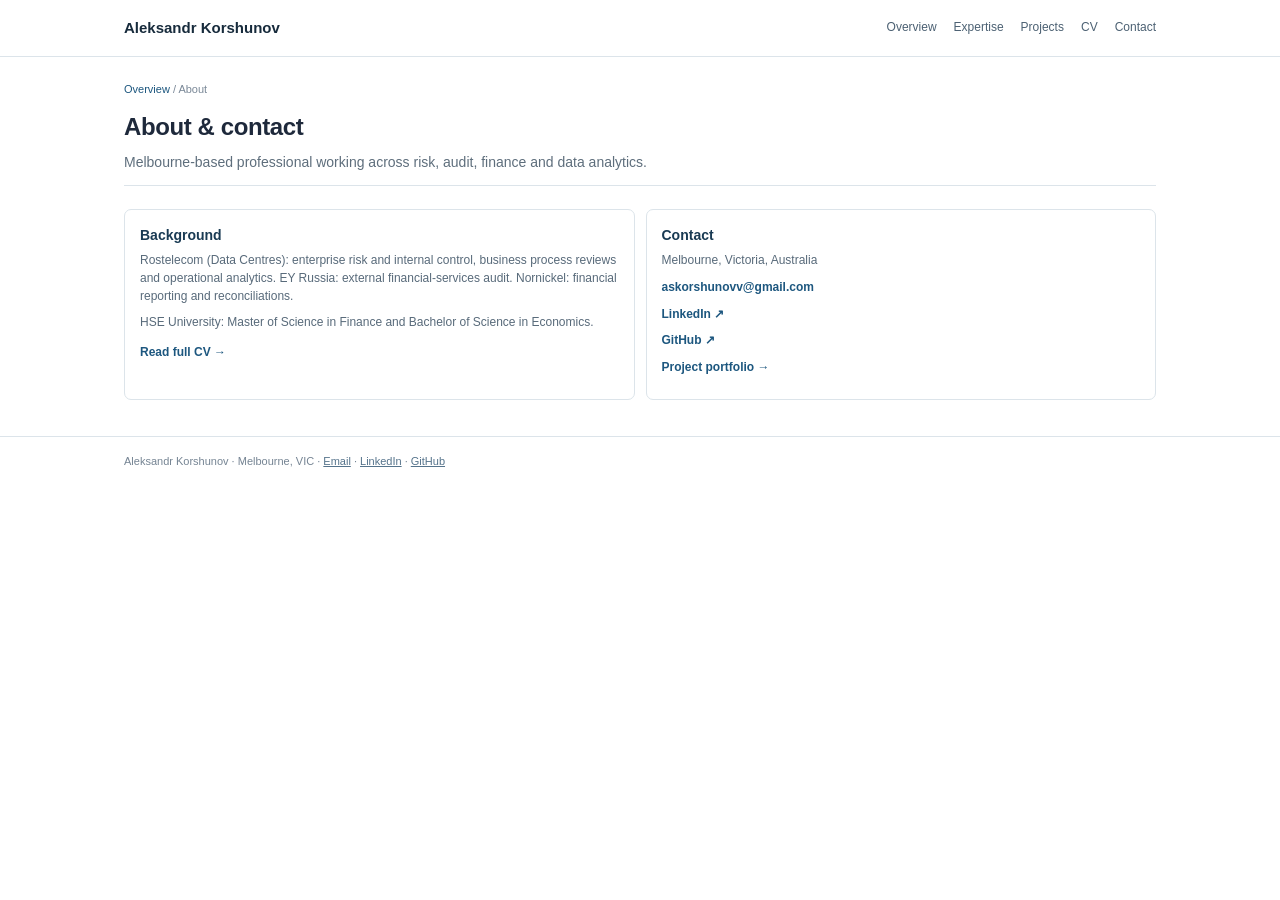
==== about/index.html @ 28330985 "Add detailed navigable portfolio section: about/index.html" ====
<!doctype html><html lang="en"><head><meta charset="utf-8"><meta name="viewport" content="width=device-width,initial-scale=1"><title>About & Contact | Aleksandr Korshunov</title><link rel="stylesheet" href="../assets/css/site.css"></head><body><header class="header"><div class="wrap nav"><a class="brand" href="../">Aleksandr Korshunov</a><nav class="navlinks"><a href="../">Overview</a><a href="../expertise/">Expertise</a><a href="../projects/">Projects</a><a href="../cv/">CV</a><a href="mailto:askorshunovv@gmail.com">Contact</a></nav></div></header><main class="wrap"><section class="pagehead"><div class="breadcrumb"><a href="../">Overview</a> / About</div><h1>About & contact</h1><p>Melbourne-based professional working across risk, audit, finance and data analytics.</p></section><section class="section"><div class="grid two"><div class="tile"><h3>Background</h3><p>Rostelecom (Data Centres): enterprise risk and internal control, business process reviews and operational analytics. EY Russia: external financial-services audit. Nornickel: financial reporting and reconciliations.</p><p>HSE University: Master of Science in Finance and Bachelor of Science in Economics.</p><a href="../cv/">Read full CV →</a></div><div class="tile"><h3>Contact</h3><p>Melbourne, Victoria, Australia</p><p><a href="mailto:askorshunovv@gmail.com">askorshunovv@gmail.com</a></p><p><a href="https://www.linkedin.com/in/askorshunovv" target="_blank" rel="noopener">LinkedIn ↗</a></p><p><a href="https://github.com/nevskoii" target="_blank" rel="noopener">GitHub ↗</a></p><p><a href="../projects/">Project portfolio →</a></p></div></div></section></main><footer class="footer"><div class="wrap">Aleksandr Korshunov · Melbourne, VIC · <a href="mailto:askorshunovv@gmail.com">Email</a> · <a href="https://www.linkedin.com/in/askorshunovv">LinkedIn</a> · <a href="https://github.com/nevskoii">GitHub</a></div></footer></body></html>
---- assets/css/site.css ----
:root{--ink:#1e293b;--muted:#637386;--line:#dce4ea;--accent:#1d577f;--soft:#f6f8fa}*{box-sizing:border-box}html{scroll-behavior:smooth}body{margin:0;color:var(--ink);background:#fff;font:14px/1.48 -apple-system,BlinkMacSystemFont,"Segoe UI",Arial,sans-serif}a{color:var(--accent)}.wrap{max-width:1080px;margin:0 auto;padding:0 24px}.header{background:#fff;border-bottom:1px solid var(--line);position:sticky;top:0;z-index:5}.nav{display:flex;align-items:center;justify-content:space-between;gap:16px;min-height:56px}.brand{font-size:15px;font-weight:750;color:#172b3c;text-decoration:none}.navlinks{display:flex;gap:17px;flex-wrap:wrap}.navlinks a{font-size:12px;text-decoration:none;color:#4c6173}.navlinks a.active,.navlinks a:hover{color:var(--accent);font-weight:700}.intro{padding:26px 0 18px;border-bottom:1px solid var(--line)}.intro h1{font-size:27px;letter-spacing:-.6px;line-height:1.2;margin:0 0 5px;color:#142d40}.intro .role{font-size:14px;color:var(--accent);font-weight:650;margin-bottom:9px}.intro p{max-width:850px;color:#516174;margin:0 0 12px}.meta{display:flex;gap:15px;flex-wrap:wrap;font-size:12px;color:#64748b}.meta a{text-decoration:none}.actions{display:flex;gap:8px;flex-wrap:wrap;margin-top:12px}.button{border:1px solid #cbd8e2;border-radius:5px;padding:7px 12px;display:inline-block;text-decoration:none;font-weight:650;font-size:12px;color:#234962;background:white}.button.primary{background:#214e70;color:#fff;border-color:#214e70}.section{padding:23px 0 12px;scroll-margin-top:70px}.section h2{font-size:17px;line-height:1.25;letter-spacing:-.2px;margin:0 0 5px;color:#18354c}.lead{color:#64748b;font-size:12px;margin:0 0 13px}.grid{display:grid;gap:11px}.four{grid-template-columns:repeat(4,minmax(0,1fr))}.three{grid-template-columns:repeat(3,minmax(0,1fr))}.two{grid-template-columns:repeat(2,minmax(0,1fr))}.tile{padding:15px 15px 13px;border:1px solid var(--line);border-radius:7px;background:#fff;min-width:0}.tile h3{font-size:14px;margin:0 0 7px;color:#193a53}.tile p{font-size:12px;color:#586a7a;margin:0 0 9px}.tile a{font-size:12px;text-decoration:none;font-weight:650}.tile a:hover{text-decoration:underline}.tag{display:inline-block;color:#426681;background:#eaf1f6;border-radius:4px;padding:2px 6px;font-size:10px;font-weight:700;margin-bottom:7px}.bar{border-left:3px solid #6994b4;background:#f3f7fa;border-radius:3px;padding:10px 13px;margin-top:11px}.bar strong{font-size:13px}.bar p{font-size:12px;color:#5b6b79;margin:4px 0 0}.metrics{display:flex;gap:12px;flex-wrap:wrap;padding:15px 0;border-top:1px solid var(--line);border-bottom:1px solid var(--line);margin-top:15px}.metric{flex:1;min-width:130px;font-size:11px;color:#637386}.metric b{font-size:17px;color:#1a4564;margin-right:6px}.timeline{display:grid;grid-template-columns:repeat(3,1fr);gap:10px}.timeline article{border-top:2px solid #d3e0e9;padding-top:9px}.timeline strong{font-size:13px}.timeline p{font-size:11px;color:#657689;margin:4px 0}.footer{margin-top:24px;border-top:1px solid var(--line);padding:16px 0 25px;font-size:11px;color:#758493}.footer a{color:#55738b}.breadcrumb{font-size:11px;color:#7a8897;margin-bottom:12px}.breadcrumb a{text-decoration:none}.pagehead{padding:24px 0 12px;border-bottom:1px solid var(--line)}.pagehead h1{font-size:24px;margin:0 0 7px;letter-spacing:-.4px}.pagehead p{max-width:830px;color:#5e6e7c;margin:0}.prose{max-width:940px}.prose p{color:#526477}.item{padding:13px 0;border-bottom:1px solid var(--line)}.item h3{font-size:14px;margin:0 0 4px}.item p{margin:3px 0;font-size:12px;color:#5c6d7b}.item small{color:#748292}.resume{max-width:880px}.resume h2{border-bottom:1px solid var(--line);padding-bottom:4px;margin:20px 0 9px;font-size:14px;text-transform:uppercase;letter-spacing:.4px}.resume h3{font-size:13px;margin:11px 0 3px}.resume p,.resume li{font-size:12px;line-height:1.5}.resume ul{padding-left:19px;margin:5px 0 10px}.resume li{margin:3px 0}.resume .period{float:right;font-size:11px;color:#6b7c8a}.resume .small{color:#6b7c8a;font-size:11px}.tablewrap{overflow:auto;border:1px solid var(--line);border-radius:6px}table{width:100%;border-collapse:collapse;font-size:12px}th,td{text-align:left;padding:8px 10px;border-bottom:1px solid var(--line);vertical-align:top}th{background:#eef3f7;font-size:11px;color:#435c6e}tr:last-child td{border-bottom:0}input,select{padding:7px;border:1px solid #bdccd8;border-radius:5px;background:#fff;font:inherit;max-width:100%}.tools{display:flex;gap:8px;flex-wrap:wrap;margin:13px 0}.muted{color:#667789}.note{font-size:11px;color:#697c89;background:#f4f7f9;padding:10px 12px;border-radius:5px;margin:12px 0}.mini-list{margin:0;padding-left:18px;color:#586c7a;font-size:12px}.mini-list li{margin:4px 0}.panel{border:1px solid var(--line);border-radius:7px;padding:14px;margin:12px 0}.panel h3{margin:0 0 7px;font-size:14px}.pill{font-size:10px;color:#2c5b7b;background:#edf4f8;padding:2px 7px;border-radius:4px;display:inline-block;margin:2px 4px 2px 0}@media(max-width:800px){.four{grid-template-columns:repeat(2,1fr)}.three,.timeline{grid-template-columns:repeat(2,1fr)}.nav{align-items:flex-start;flex-direction:column;gap:6px;padding:10px 0}.intro{padding-top:20px}}@media(max-width:540px){.wrap{padding:0 15px}.four,.three,.two,.timeline{grid-template-columns:1fr}.navlinks{gap:12px}.navlinks a{font-size:11px}.intro h1{font-size:23px}.tile{padding:13px}.resume .period{float:none;display:block;margin-top:2px}}@media print{.header,.footer,.actions,.tools,.no-print{display:none!important}.wrap{max-width:none;padding:0}.section{padding:8px 0}.resume p,.resume li{font-size:10px}.pagehead{padding:4px 0}}
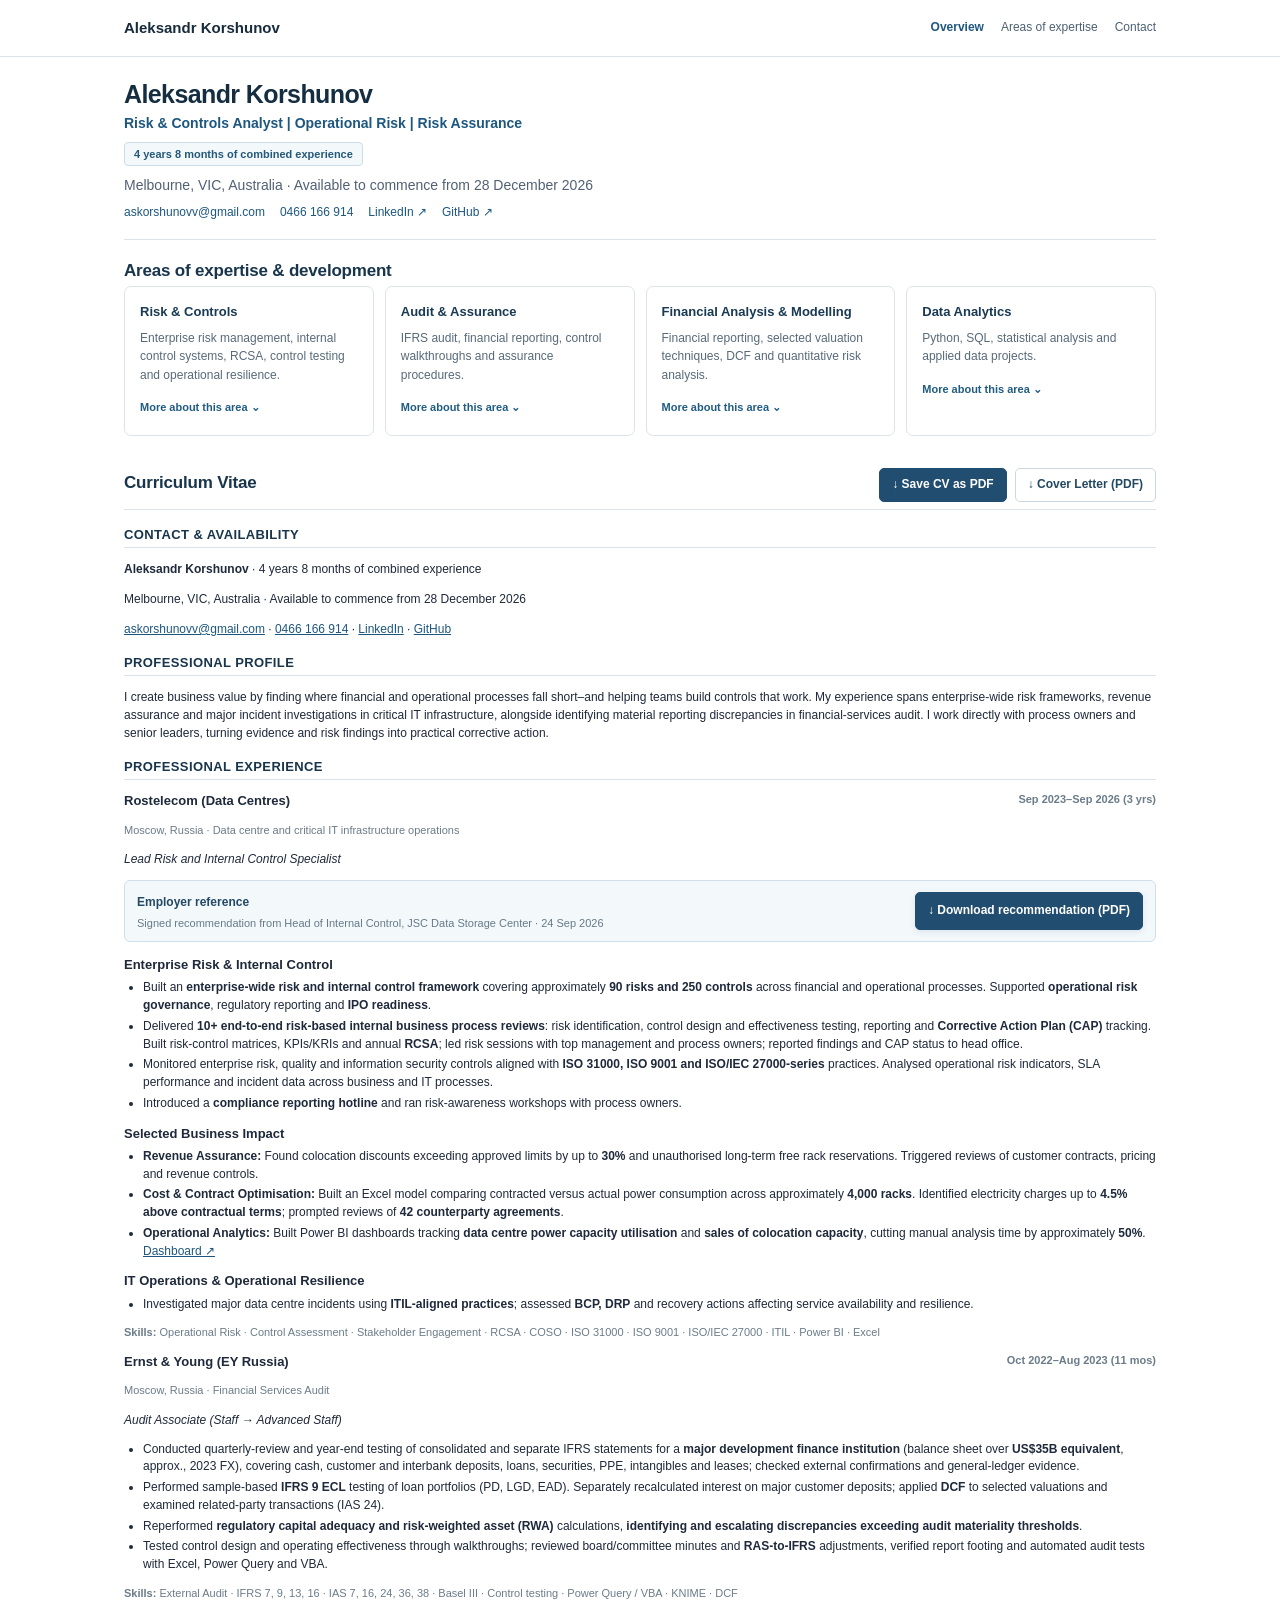
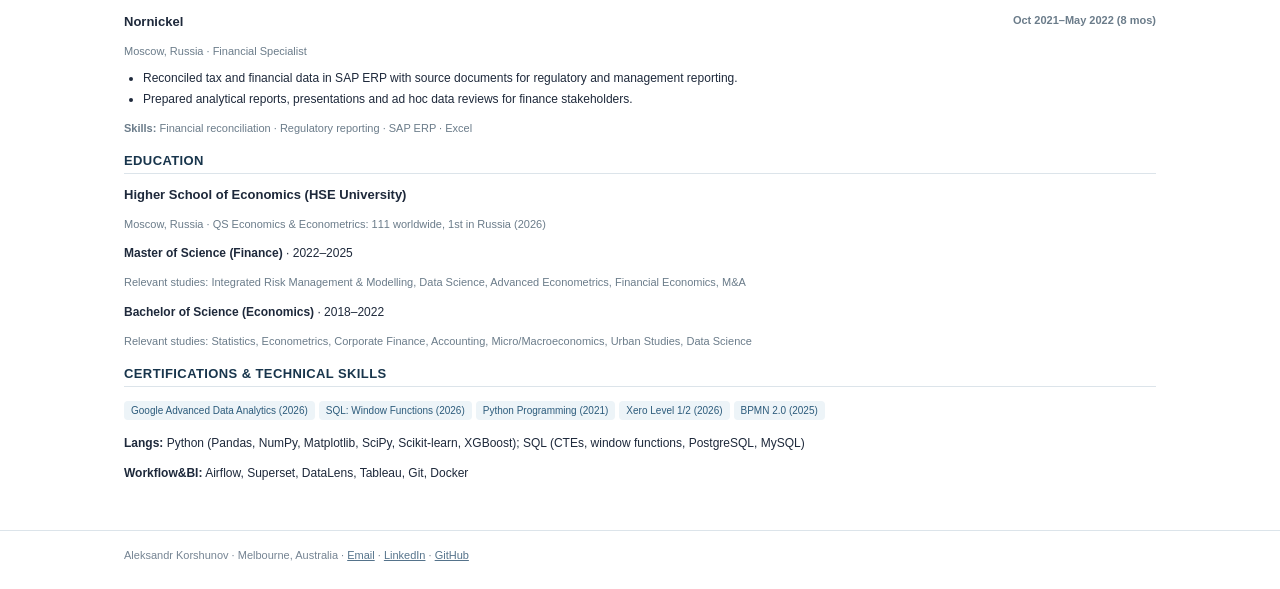
==== commit feacffc1: "Remove redundant standalone navigation; redirect legacy URL to one-page portfolio" ====
--- a/about/index.html
+++ b/about/index.html
@@ -1 +1 @@
-<!doctype html><html lang="en"><head><meta charset="utf-8"><meta name="viewport" content="width=device-width,initial-scale=1"><title>About & Contact | Aleksandr Korshunov</title><link rel="stylesheet" href="../assets/css/site.css"></head><body><header class="header"><div class="wrap nav"><a class="brand" href="../">Aleksandr Korshunov</a><nav class="navlinks"><a href="../">Overview</a><a href="../expertise/">Expertise</a><a href="../projects/">Projects</a><a href="../cv/">CV</a><a href="mailto:askorshunovv@gmail.com">Contact</a></nav></div></header><main class="wrap"><section class="pagehead"><div class="breadcrumb"><a href="../">Overview</a> / About</div><h1>About & contact</h1><p>Melbourne-based professional working across risk, audit, finance and data analytics.</p></section><section class="section"><div class="grid two"><div class="tile"><h3>Background</h3><p>Rostelecom (Data Centres): enterprise risk and internal control, business process reviews and operational analytics. EY Russia: external financial-services audit. Nornickel: financial reporting and reconciliations.</p><p>HSE University: Master of Science in Finance and Bachelor of Science in Economics.</p><a href="../cv/">Read full CV →</a></div><div class="tile"><h3>Contact</h3><p>Melbourne, Victoria, Australia</p><p><a href="mailto:askorshunovv@gmail.com">askorshunovv@gmail.com</a></p><p><a href="https://www.linkedin.com/in/askorshunovv" target="_blank" rel="noopener">LinkedIn ↗</a></p><p><a href="https://github.com/nevskoii" target="_blank" rel="noopener">GitHub ↗</a></p><p><a href="../projects/">Project portfolio →</a></p></div></div></section></main><footer class="footer"><div class="wrap">Aleksandr Korshunov · Melbourne, VIC · <a href="mailto:askorshunovv@gmail.com">Email</a> · <a href="https://www.linkedin.com/in/askorshunovv">LinkedIn</a> · <a href="https://github.com/nevskoii">GitHub</a></div></footer></body></html>+<!doctype html><html lang="en"><head><meta charset="utf-8"><meta name="viewport" content="width=device-width,initial-scale=1"><meta http-equiv="refresh" content="0;url=../"><title>Overview | Aleksandr Korshunov</title><script>location.replace('../')</script></head><body><p>Continue to <a href="../">the portfolio</a>.</p></body></html>
